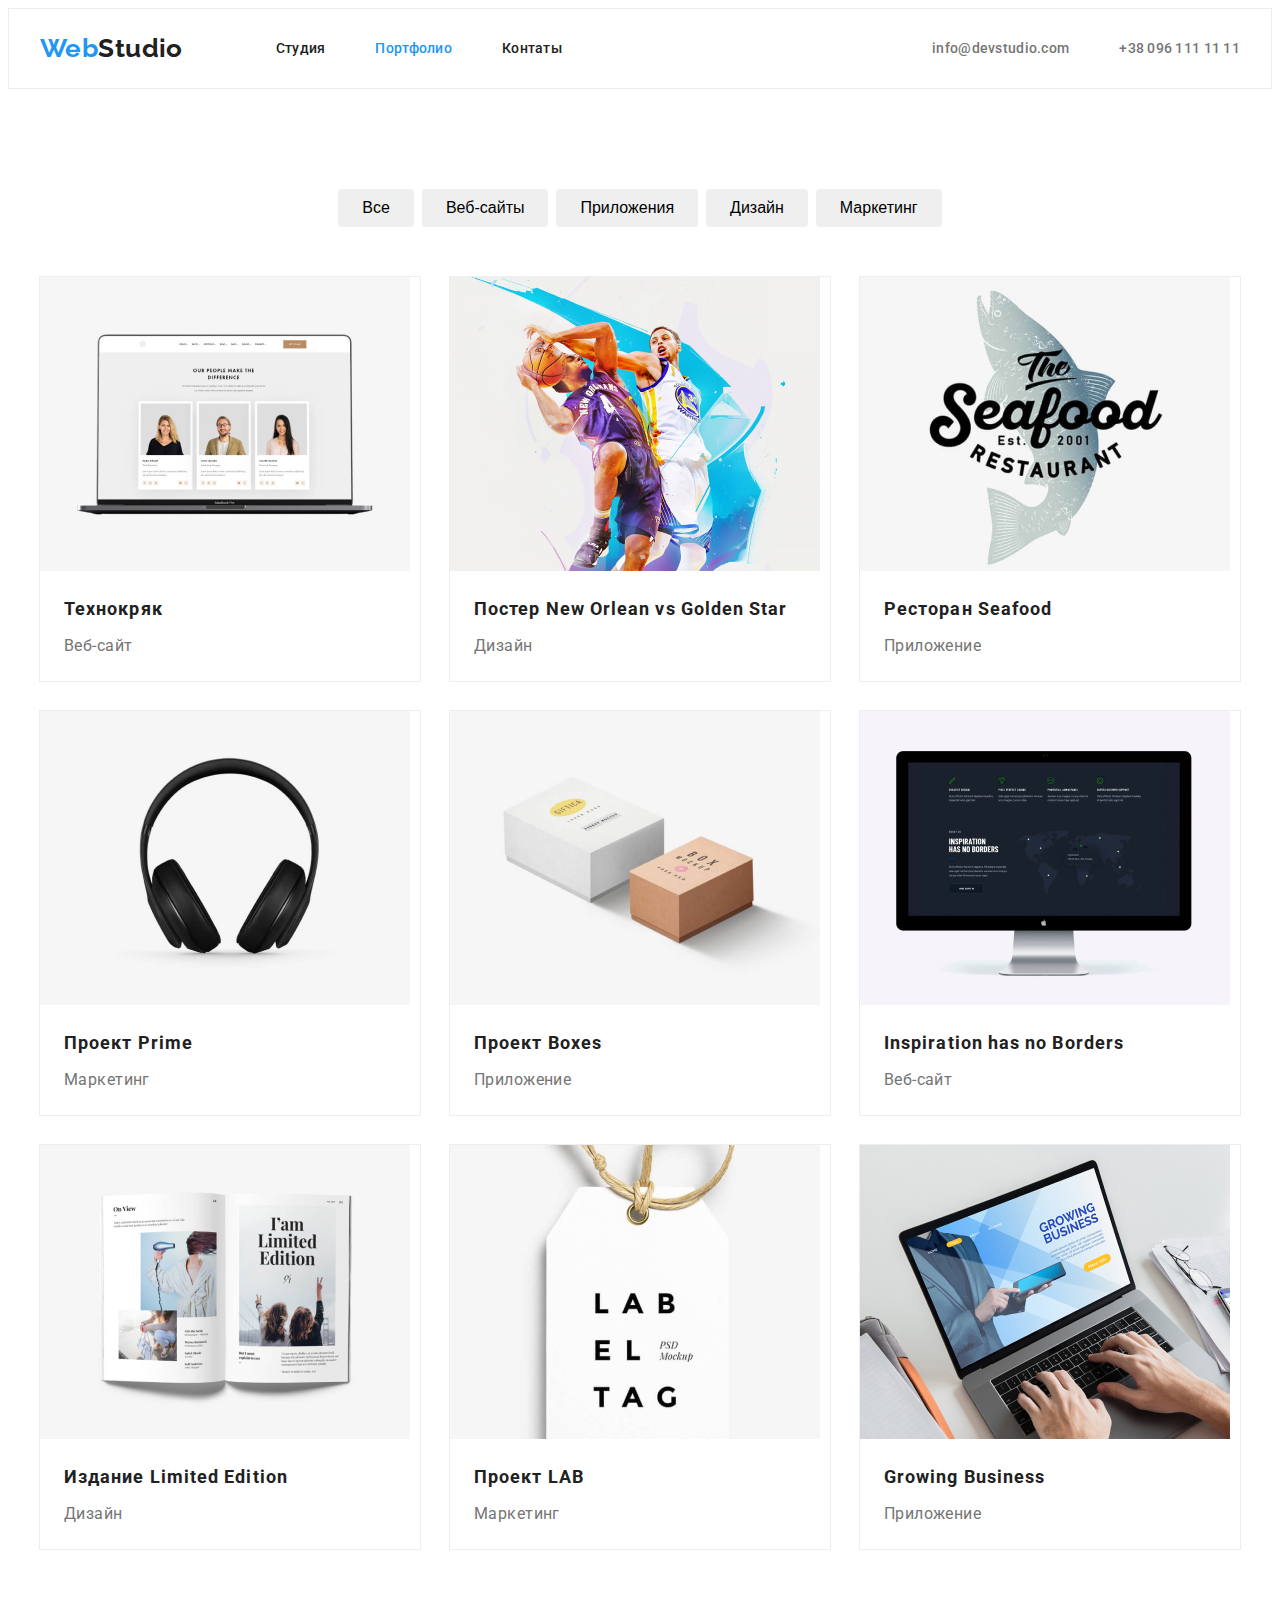
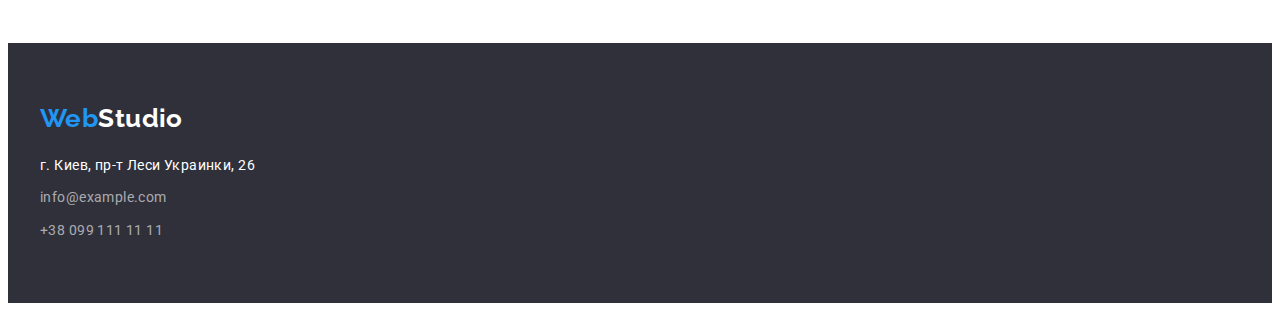
==== portfolio.html @ c0ec13c5 "Add files via upload" ====
<!DOCTYPE html>
<html lang="ru">

<head>
    <meta charset="UTF-8">
    <meta name="viewport" content="width=device-width, initial-scale=1.0">
    <title>Портфолио</title>
    <link rel="stylesheet" href="https://cdnjs.cloudflare.com/ajax/libs/modern-normalize/1.0.0/modern-normalize.min.css"
        integrity="sha512-ISS7cAi1PEhQ8jnbJpJZMd29NlhNj4AWYyLOSp2CE/CsHxTCu+r+t0D2yoJudVrd0/8fTVPUVDzY5Tvli75u/g=="
        crossorigin="anonymous" />
    <link rel="preconnect" href="https://fonts.gstatic.com">
    <link href="https://fonts.googleapis.com/css2?family=Raleway:wght@700&family=Roboto:wght@400;500;700;900&display=swap"
        rel="stylesheet">
    <link rel="stylesheet" href="./css/styles.css">
</head>

<body>  
    <header class="header">
        <div class="container">
            <nav class="nav">
                <a href="./" lang="en" class="logo black link"><span class="logo-web">Web</span>Studio</a>
               
                <ul class="nav-list list">
                    <li class="nav-list-item">
                        <a class="nav-list-link link" href="./">Студия</a>
                    </li>
                    <li class="nav-list-item">
                        <a class="nav-list-link current-link link" href="./portfolio.html">Портфолио</a>
                    </li>
                    <li class="nav-list-item">
                        <a class="nav-list-link link" href="#">Контаты</a>
                    </li>
                </ul>
            </nav>
            <ul class="header-contact-list list">
                <li class="header-contact-list-item">
                    <a class="link" href="mailto:info@devstudio.com">info@devstudio.com</a>
                </li>
                <li class="header-contact-list-item">
                    <a class="link" href="tel:+380961111111">+38 096 111 11 11</a>
                </li>
            </ul>
        </div>
    </header>
    <main>
        <!-- Portfolio -->
       <section class="portfolio">
            <div class="container">
                <h1 class="visually-hidden">Портфолио</h1>
                <ul class="filter-btn-list list">
                    <li class="filter-btn-item"><button type="button" class="filter-btn">Все</button></li>
                    <li class="filter-btn-item"><button type="button" class="filter-btn">Веб-сайты</button></li>
                    <li class="filter-btn-item"><button type="button" class="filter-btn">Приложения</button></li>
                    <li class="filter-btn-item"><button type="button" class="filter-btn">Дизайн</button></li>
                    <li class="filter-btn-item"><button type="button" class="filter-btn">Маркетинг</button></li>
                </ul>
            </div>
            
            <div class="container">
                <ul class="examples-list list">

                    <li class="examples-list-item">
                        <a class="examples-list-link link" href="#">
                            <img src="./images/portfolio_img/technokryak.jpg" alt="Ноутбук" width="370" height="294">
                            <div class="examples-list-content">
                                <h3 class="examples-list-title" >Технокряк</h3>
                                <p class="examples-list-text">Веб-сайт</p>
                            </div>
                        </a>
                    </li>

                    <li class="examples-list-item">
                        <a class="examples-list-link link" href="#">
                            <img src="./images/portfolio_img/new_orlean.jpg" alt="Постер" width="370" height="294">
                            <div class="examples-list-content">
                                <h3 class="examples-list-title" >Постер New Orlean vs Golden Star</h3>
                                <p class="examples-list-text">Дизайн</p>
                            </div>
                        </a>
                    </li>

                    <li class="examples-list-item">
                        <a class="examples-list-link link" href="#">
                            <img src="./images/portfolio_img/seafood.jpg" alt="Логотип компании" width="370" height="294">
                            <div class="examples-list-content">
                                <h3 class="examples-list-title" >Ресторан Seafood</h3>
                                <p class="examples-list-text">Приложение</p>
                            </div>
                        </a>
                    </li>

                    <li class="examples-list-item">
                        <a class="examples-list-link link" href="#">
                            <img src="./images/portfolio_img/prime.jpg" alt="Наушники" width="370" height="294">
                            <div class="examples-list-content">
                                <h3 class="examples-list-title" >Проект Prime</h3>
                                <p class="examples-list-text">Маркетинг</p>
                            </div>
                        </a>
                    </li>

                    <li class="examples-list-item">
                        <a class="examples-list-link link" href="#">
                            <img src="./images/portfolio_img/boxes.jpg" alt="Боксы" width="370" height="294">
                            <div class="examples-list-content">
                                <h3 class="examples-list-title" >Проект Boxes</h3>
                                <p class="examples-list-text">Приложение</p>
                            </div>
                        </a>
                    </li>

                    <li class="examples-list-item">
                        <a class="examples-list-link link" href="#">
                            <img src="./images/portfolio_img/inspiration.jpg" alt="Монитор" width="370" height="294">
                            <div class="examples-list-content">
                                <h3 class="examples-list-title" >Inspiration has no Borders</h3>
                                <p class="examples-list-text">Веб-сайт</p>
                            </div>
                        </a>
                    </li>

                    <li class="examples-list-item">
                        <a class="examples-list-link link" href="#">
                            <img src="./images/portfolio_img/limited_edition.jpg" alt="Книга" width="370" height="294">
                            <div class="examples-list-content">
                                <h3 class="examples-list-title" >Издание Limited Edition</h3>
                                <p class="examples-list-text">Дизайн</p>
                            </div>
                        </a>
                    </li>

                    <li class="examples-list-item">
                        <a class="examples-list-link link" href="#">
                            <img src="./images/portfolio_img/lab.jpg" alt="Лейбл" width="370" height="294">
                            <div class="examples-list-content">
                                <h3 class="examples-list-title" >Проект LAB</h3>
                                <p class="examples-list-text">Маркетинг</p>
                            </div>
                        </a>
                    </li>

                    <li class="examples-list-item">
                        <a class="examples-list-link link" href="#">
                            <img src="./images/portfolio_img/growing_business.jpg" alt="Приложение на ноутбуке" width="370" height="294">
                            <div class="examples-list-content">
                                <h3 class="examples-list-title" >Growing Business</h3>
                                <p class="examples-list-text">Приложение</p>
                            </div>
                        </a>
                    </li>

                </ul>
           </div>
       </section>   
    </main>
    <footer class="footer">
        <div class="container">
            <a href="./" lang="en" class="logo white link"><span class="logo-web">Web</span>Studio</a>
            <address class="address">
                <p class="address-text">г. Киев, пр-т Леси Украинки, 26</p>
                <ul class="address-list list">
                    <li class="address-list-item">
                        <a class="address-list-link link" href="mailto:info@example.com">info@example.com</a>
                    </li>
                    <li class="address-list-item">
                        <a class="address-list-link link" href="tel:+380991111111">+38 099 111 11 11</a>
                    </li>
                </ul>
            </address>
        </div>
    </footer>
</body>
</html>
---- css/styles.css ----
:root {
  --primary-white-color: #ffffff;
  --secondary-bg-color: #2f303a;
  --accent-color: #2196f3;
  --primary-text-color: #212121;
  --secondary-text-color: #757575;
  --footer-text-color: rgba(255, 255, 255, 0.6);
  --team-bg-color: #f5f4fa;
  --btn-hover-bg-color: #188ce8;
  --card-set-gap: 30px;
}

body {
  background-color: var(--primary-white-color);
  color: var(--primary-text-color);

  font-family: "Roboto", sans-serif;
  font-weight: 400;
  font-size: 14px;
  letter-spacing: 0.03em;
}

h1,
h2,
h3,
h4,
h5,
h6 {
  font-size: inherit;
  margin: 0;
}

p {
  margin: 0;
}

ul,
ol {
  margin: 0;
  padding: 0;
}

img {
  display: block;
  max-width: 100%;
  height: auto;
}

.link {
  text-decoration: none;
}

.list {
  list-style-type: none;
}

.container {
  width: 1200px;
  margin-left: auto;
  margin-right: auto;
  padding-left: 15px;
  padding-right: 15px;
}

/* ------------HEADER-------------- */

.header {
  border: 1px solid #ececec;
}

.header > .container {
  display: flex;
  align-items: center;
}

/* -----------LOGO------------- */
.logo {
  font-family: "Raleway";
  font-weight: 700;
  font-size: 26px;
  line-height: 1.19;
}

.logo.black {
  padding-top: 24px;
  padding-bottom: 24px;
  margin-right: 93px;

  color: var(--primary-text-color);
}

.logo-web {
  color: var(--accent-color);
}

/* -------NAV-LIST--------- */

.nav {
  display: flex;
  align-items: center;
}

.nav-list {
  display: flex;
  align-items: center;
}

.nav-list-item:not(:last-child) {
  margin-right: 50px;
}

.nav-list-link {
  padding-top: 32px;
  padding-bottom: 32px;

  color: var(--primary-text-color);
  font-weight: 500;
  line-height: 1.066;
  letter-spacing: 0.02em;
}

.nav-list-link:hover,
.nav-list-link:focus {
  color: var(--accent-color);
}

.current-link {
  color: var(--accent-color);
}

/* ----------HEADER-CONTACT----------- */
.header-contact-list {
  display: flex;
  align-items: center;

  font-weight: 500;
  line-height: 1.142;
  letter-spacing: 0.02em;
}

.header-contact-list-item > .link {
  padding-top: 32px;
  padding-bottom: 32px;

  color: var(--secondary-text-color);
}

.header-contact-list-item > .link:hover,
.header-contact-list-item > .link:focus {
  color: var(--accent-color);
}

.header-contact-list-item:not(:last-child) {
  margin-right: 50px;
}

.header-contact-list {
  margin-left: auto;
}

/* -----------HERO-------------- */

.hero {
  background-color: var(--secondary-bg-color);
  padding-top: 200px;
  padding-bottom: 200px;
}

.hero-title-container {
  display: flex;
  justify-content: center;
  max-width: 696px;
  flex-direction: column;
  align-items: center;
  margin-left: auto;
  margin-right: auto;
}

.hero-title {
  margin-bottom: 30px;

  color: var(--primary-white-color);
  font-weight: 900;
  font-size: 44px;
  line-height: 1.36;
  text-align: center;
  letter-spacing: 0.06em;
  text-transform: uppercase;
}

.hero-modal-btn {
  display: flex;
  align-items: center;
  text-align: center;
  border: transparent;
  border-radius: 4px;
  padding: 10px 30px;

  color: var(--primary-white-color);
  background-color: var(--accent-color);
  font-weight: 700;
  font-size: 16px;
  line-height: 1.875;
  letter-spacing: 0.06em;
}

.hero-modal-btn:hover,
.hero-modal-btn:focus {
  background-color: var(--btn-hover-bg-color);
  cursor: pointer;
}

/* --------------FEATURES----------- */

.visually-hidden {
  position: absolute;
  clip: rect(0 0 0 0);
  width: 1px;
  height: 1px;
  margin: -1px;
}

.features {
  padding-top: 94px;
  padding-bottom: 94px;
}

.features-list {
  display: flex;
  flex-wrap: wrap;
  margin-right: calc(-1 * var(--card-set-gap));
  margin-bottom: calc(-1 * var(--card-set-gap));
}

.features-list-item {
  margin-right: var(--card-set-gap);
  margin-bottom: var(--card-set-gap);
  flex-basis: calc(100% / 4 - var(--card-set-gap));
}

.features-list-title {
  margin-bottom: 10px;

  font-weight: 700;
  line-height: 1.142;
  text-transform: uppercase;
}

.features-list-text {
  max-width: 270px;

  color: var(--secondary-text-color);
  line-height: 1.71;
}

/* -------------ABOUT-US------------- */

.about {
  padding-bottom: 94px;
}

.title {
  margin-bottom: 50px;

  font-weight: 700;
  font-size: 36px;
  line-height: 1.166;
  text-align: center;
}

.about-list {
  display: flex;
  flex-wrap: wrap;
  margin-right: calc(-1 * var(--card-set-gap));
  margin-bottom: calc(-1 * var(--card-set-gap));
}

.about-list-item {
  margin-right: var(--card-set-gap);
  margin-bottom: var(--card-set-gap);
  flex-basis: calc(100% / 3 - var(--card-set-gap));
}

/* -------------------OUR-TEAM------------ */

.team {
  padding-top: 94px;
  padding-bottom: 94px;

  background-color: var(--team-bg-color);
}

.team-list {
  display: flex;
  flex-wrap: wrap;
  margin-right: calc(-1 * var(--card-set-gap));
  margin-bottom: calc(-1 * var(--card-set-gap));
}

.team-list-item {
  margin-right: var(--card-set-gap);
  margin-bottom: var(--card-set-gap);
  flex-basis: calc(100% / 4 - var(--card-set-gap));
  border-radius: 0px 0px 4px 4px;

  background-color: var(--primary-white-color);
}

.team-list-content {
  padding-top: 30px;
  padding-right: 58px;
  padding-left: 58px;
  padding-bottom: 33px;
}

.team-list-title {
  margin-bottom: 10px;

  font-weight: 500;
  font-size: 16px;
  line-height: 1.187;
  text-align: center;
}

.team-list-position {
  color: var(--secondary-text-color);
  font-size: 16px;
  line-height: 1.187;
  text-align: center;
}

/* ---------FOOTER---------- */

.footer {
  padding-top: 60px;
  padding-bottom: 60px;

  background-color: var(--secondary-bg-color);
}

.footer > .container {
  display: flex;
  flex-direction: column;
}

.logo.white {
  margin-bottom: 20px;

  color: var(--primary-white-color);
}

.address-text {
  margin-bottom: 9px;

  color: var(--primary-white-color);
  font-style: normal;
  line-height: 1.71;
}

.address-list-link {
  display: flex;
  flex-direction: column;

  color: var(--footer-text-color);
  font-style: normal;
  line-height: 1.71;
}

.address-list-link:hover,
.address-list-link:focus {
  color: var(--accent-color);
}

.address-list-item:not(:last-child) {
  margin-bottom: 9px;
}

/* ------------------PORTFOLIO----------- */

.portfolio {
  padding-top: 100px;
  padding-bottom: 94px;
}

/* -----------FILTER-BTN------------------- */

.filter-btn-list {
  display: flex;
  justify-content: center;
  margin-bottom: 50px;
}

.filter-btn-item:not(:last-child) {
  margin-right: 8px;
}

.filter-btn {
  padding-top: 6px;
  padding-bottom: 6px;
  padding-right: 24px;
  padding-left: 24px;
  text-align: center;
  justify-content: center;
  border-radius: 4px;
  border: transparent;

  font-weight: 500;
  font-size: 16px;
  line-height: 1.62;
}

.filter-btn:hover,
.filter-btn:focus {
  color: var(--primary-white-color);
  background-color: var(--accent-color);
  cursor: pointer;
}

/* ----------CARD-SET-------------------- */

.examples-list {
  display: flex;
  flex-wrap: wrap;

  margin-right: calc(-1 * var(--card-set-gap));
  margin-bottom: calc(-1 * var(--card-set-gap));
}

.examples-list-item {
  margin-right: var(--card-set-gap);
  margin-bottom: var(--card-set-gap);
  flex-basis: calc(100% / 3 - var(--card-set-gap));

  background: var(--primary-white-color);
  outline: 1px solid #eeeeee;
}

.examples-list-title {
  margin-bottom: 4px;

  color: var(--primary-text-color);
  font-weight: 700;
  font-size: 18px;
  line-height: 2;
  letter-spacing: 0.06em;
}

.examples-list-text {
  color: var(--secondary-text-color);
  font-size: 16px;
  line-height: 1.87;
}

.examples-list-content {
  padding-top: 20px;
  padding-right: 24px;
  padding-bottom: 20px;
  padding-left: 24px;
}
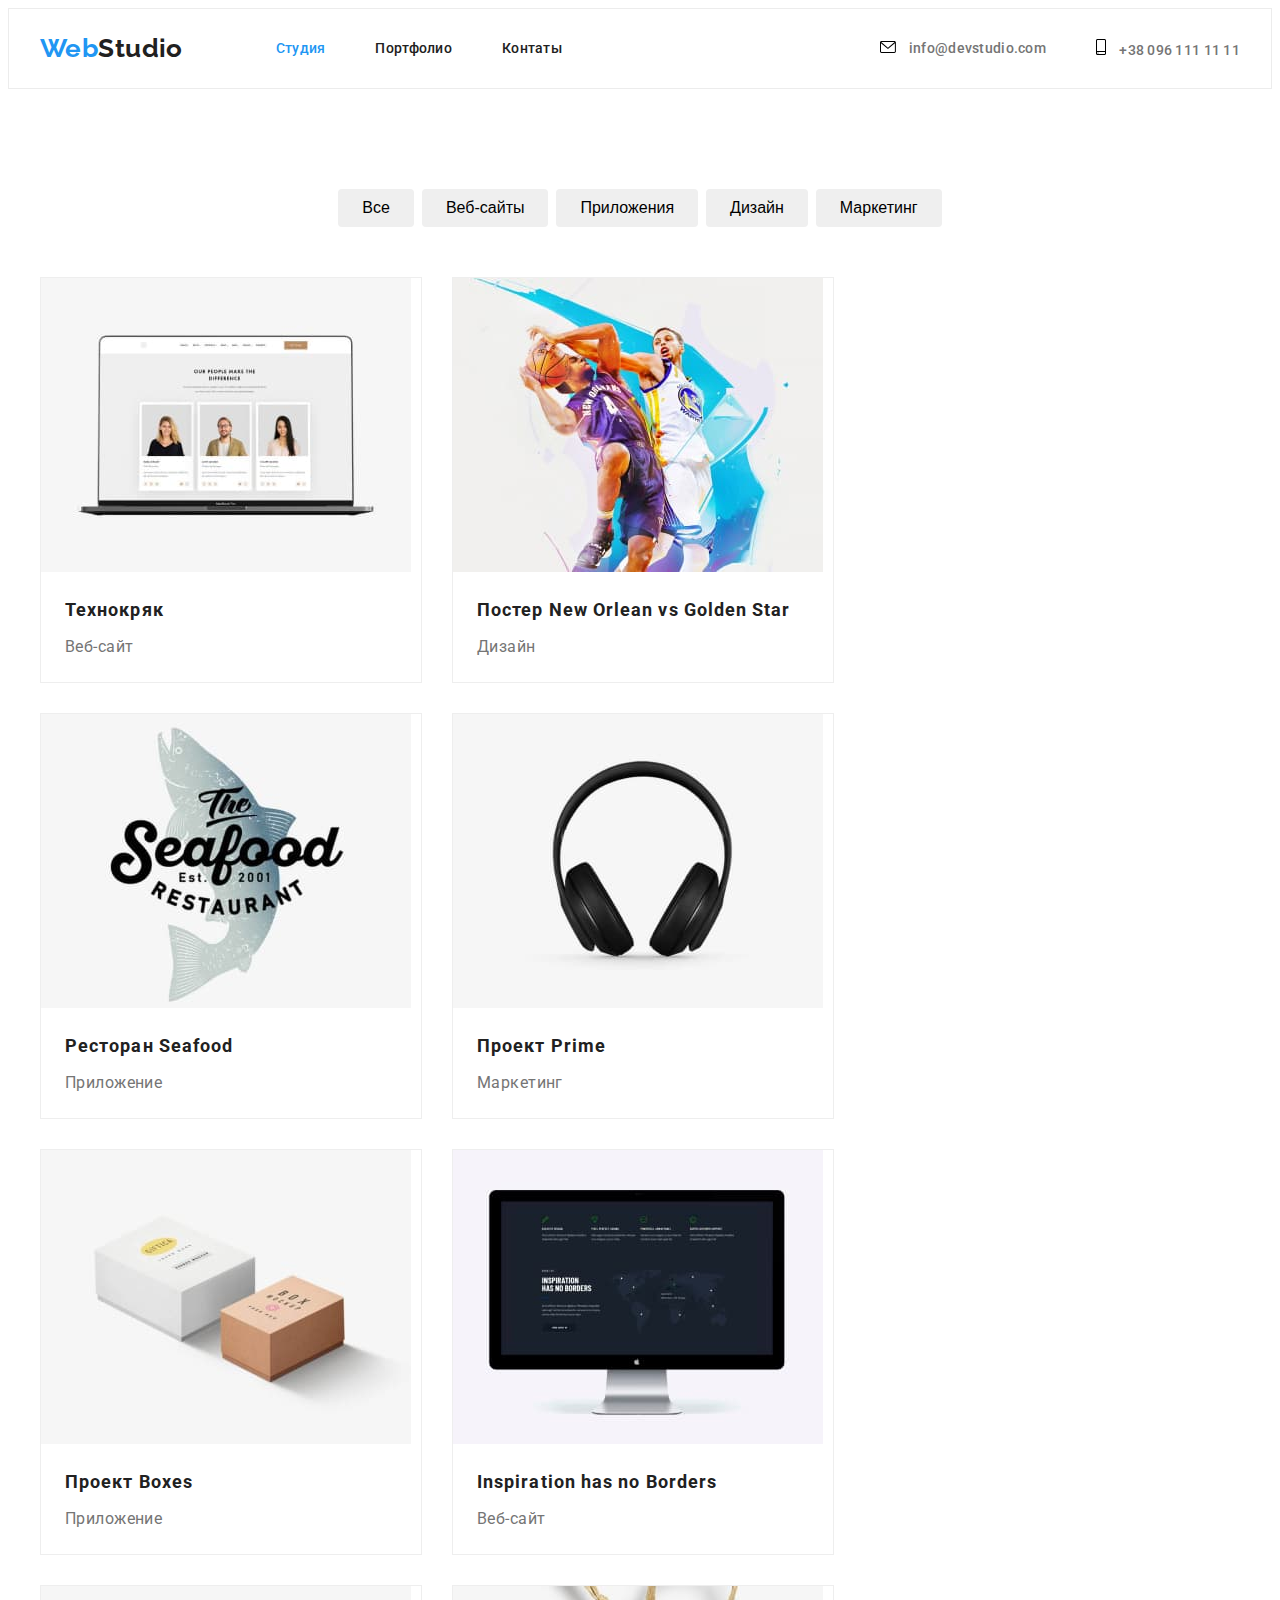
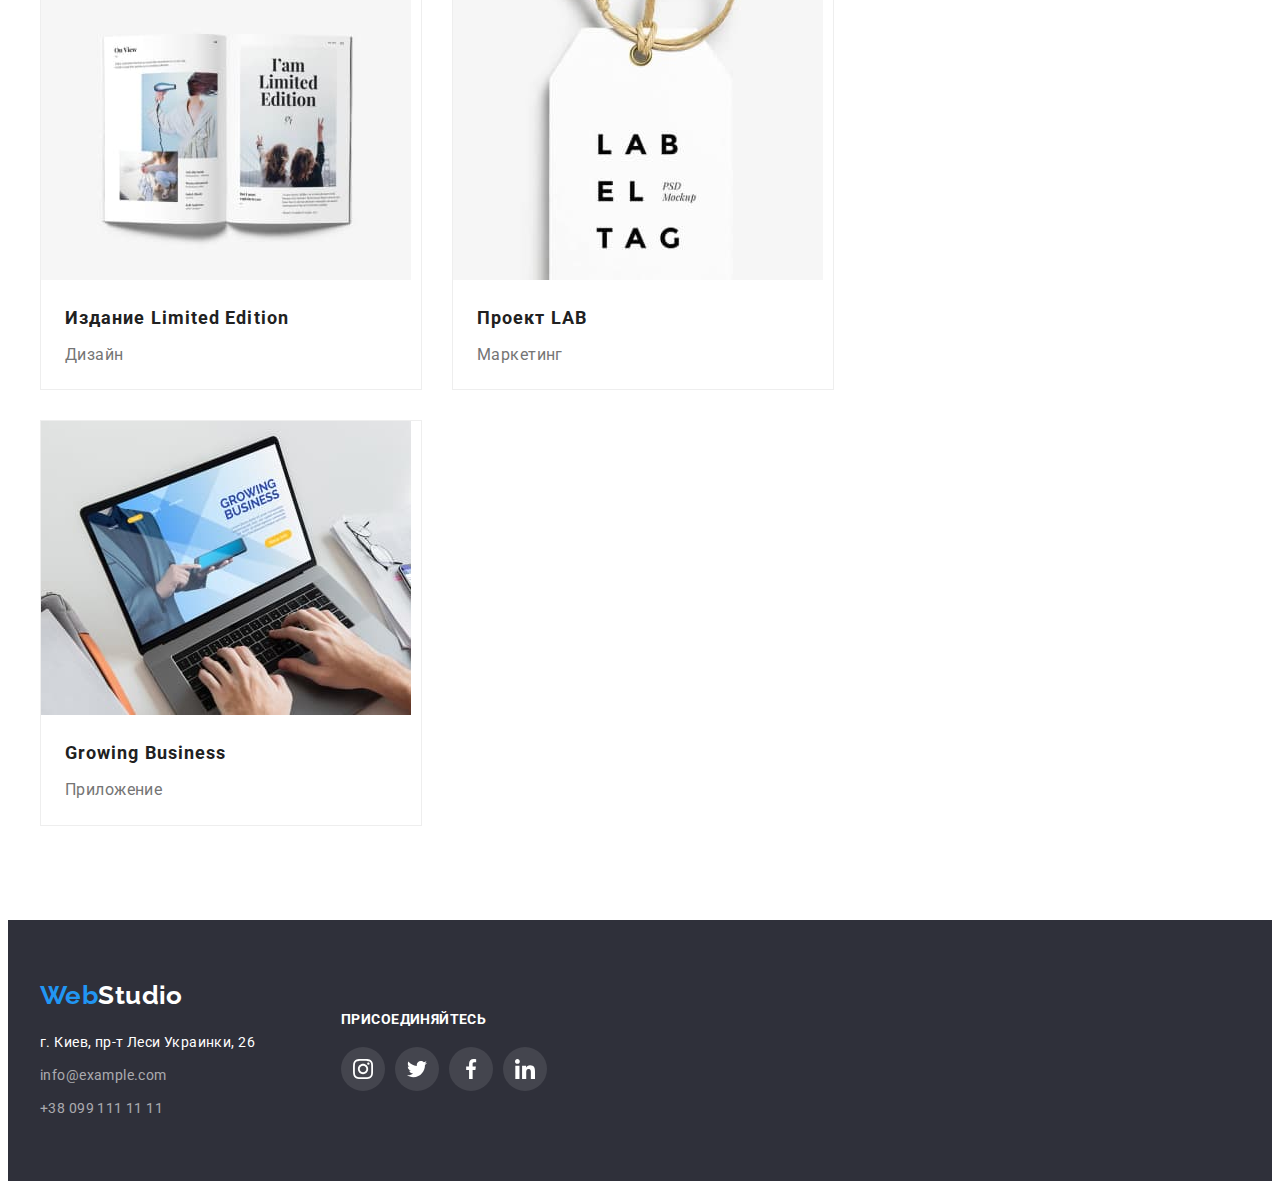
==== commit 9071fbf5: "edit footer" ====
--- a/portfolio.html
+++ b/portfolio.html
@@ -19,27 +19,38 @@
         <div class="container">
             <nav class="nav">
                 <a href="./" lang="en" class="logo black link"><span class="logo-web">Web</span>Studio</a>
-               
+    
                 <ul class="nav-list list">
                     <li class="nav-list-item">
-                        <a class="nav-list-link link" href="./">Студия</a>
+                        <a class="nav-list-link current-link link" href="./">Студия</a>
                     </li>
                     <li class="nav-list-item">
-                        <a class="nav-list-link current-link link" href="./portfolio.html">Портфолио</a>
+                        <a class="nav-list-link link" href="./portfolio.html">Портфолио</a>
                     </li>
                     <li class="nav-list-item">
                         <a class="nav-list-link link" href="#">Контаты</a>
                     </li>
                 </ul>
             </nav>
+    
             <ul class="header-contact-list list">
                 <li class="header-contact-list-item">
-                    <a class="link" href="mailto:info@devstudio.com">info@devstudio.com</a>
+                    <a class="link mail" href="mailto:info@devstudio.com">
+                        <svg class="icon icon-mail">
+                            <use href="../images/sprite.svg#envelope"></use>
+                        </svg>
+                        info@devstudio.com</a>
                 </li>
+    
                 <li class="header-contact-list-item">
-                    <a class="link" href="tel:+380961111111">+38 096 111 11 11</a>
+                    <a class="link tel" href="tel:+380961111111">
+                        <svg class="icon icon-tel">
+                            <use href="../images/sprite.svg#smartphone"></use>
+                        </svg>
+                        +38 096 111 11 11</a>
                 </li>
             </ul>
+    
         </div>
     </header>
     <main>
@@ -155,18 +166,61 @@
     </main>
     <footer class="footer">
         <div class="container">
-            <a href="./" lang="en" class="logo white link"><span class="logo-web">Web</span>Studio</a>
-            <address class="address">
-                <p class="address-text">г. Киев, пр-т Леси Украинки, 26</p>
-                <ul class="address-list list">
-                    <li class="address-list-item">
-                        <a class="address-list-link link" href="mailto:info@example.com">info@example.com</a>
-                    </li>
-                    <li class="address-list-item">
-                        <a class="address-list-link link" href="tel:+380991111111">+38 099 111 11 11</a>
-                    </li>
-                </ul>
-            </address>
+            <div>
+                <a href="./" lang="en" class="logo white link"><span class="logo-web">Web</span>Studio</a>
+                <div class="footer-address-container">
+                    <address class="address">
+                        <p class="address-text">г. Киев, пр-т Леси Украинки, 26</p>
+                        <ul class="address-list list">
+                            <li class="address-list-item">
+                                <a class="address-list-link link" href="mailto:info@example.com">info@example.com</a>
+                            </li>
+                            <li class="address-list-item">
+                                <a class="address-list-link link" href="tel:+380991111111">+38 099 111 11 11</a>
+                            </li>
+                        </ul>
+                    </address>
+                </div>
+            </div>
+    
+            <div class="footer-social-container">
+                <p class="footer-social-text">Присоединяйтесь</p>
+    
+                <ul class="social-list list">
+                    <li class="social-list-item">
+                        <a class="social-list-link link footer-link" href="#">
+                            <svg class="social-list-icon footer-icon">
+                                <use href="../images/sprite.svg#instagram"></use>
+                            </svg>
+                        </a>
+                    </li>
+    
+                    <li class="social-list-item">
+                        <a class="social-list-link link footer-link" href="#">
+                            <svg class="social-list-icon footer-icon">
+                                <use href="../images/sprite.svg#twitter"></use>
+                            </svg>
+                        </a>
+                    </li>
+    
+                    <li class="social-list-item">
+                        <a class="social-list-link link footer-link" href="#">
+                            <svg class="social-list-icon footer-icon">
+                                <use href="../images/sprite.svg#facebook"></use>
+                            </svg>
+                        </a>
+                    </li>
+    
+                    <li class="social-list-item">
+                        <a class="social-list-link link footer-link" href="#">
+                            <svg class="social-list-icon footer-icon">
+                                <use href="../images/sprite.svg#linkedin"></use>
+                            </svg>
+                        </a>
+                    </li>
+                </ul>
+            </div>
+    
         </div>
     </footer>
 </body>
--- a/css/styles.css
+++ b/css/styles.css
@@ -5,9 +5,10 @@
   --primary-text-color: #212121;
   --secondary-text-color: #757575;
   --footer-text-color: rgba(255, 255, 255, 0.6);
-  --team-bg-color: #f5f4fa;
+  --grey-bg-color: #f5f4fa;
   --btn-hover-bg-color: #188ce8;
   --card-set-gap: 30px;
+  --icon-color: #afb1b8;
 }
 
 body {
@@ -132,13 +133,14 @@
 .header-contact-list {
   display: flex;
   align-items: center;
+  margin-left: auto;
 
   font-weight: 500;
   line-height: 1.142;
   letter-spacing: 0.02em;
 }
 
-.header-contact-list-item > .link {
+.header-contact-list-item .link {
   padding-top: 32px;
   padding-bottom: 32px;
 
@@ -150,18 +152,43 @@
   color: var(--accent-color);
 }
 
+.header-contact-list-item > .link:hover .icon,
+.header-contact-list-item > .link:focus .icon {
+  fill: var(--accent-color);
+}
+
 .header-contact-list-item:not(:last-child) {
   margin-right: 50px;
 }
 
-.header-contact-list {
+.icon-mail {
+  margin-right: 10px;
+  width: 16px;
+  height: 12px;
+}
+
+.icon-tel {
+  margin-right: 10px;
+  width: 10px;
+  height: 16px;
+}
+
+/* -----------HERO-------------- */
+
+.hero {
+  max-width: 1600px;
   margin-left: auto;
-}
-
-/* -----------HERO-------------- */
-
-.hero {
-  background-color: var(--secondary-bg-color);
+  margin-right: auto;
+  background-color: #c4c4c4;
+  background-image: linear-gradient(
+      to right,
+      rgba(51, 58, 47, 0.4),
+      rgba(51, 58, 47, 0.4)
+    ),
+    url(../images/hero_img/bg-img.jpg);
+  background-repeat: no-repeat;
+  background-position: center;
+  background-size: cover;
   padding-top: 200px;
   padding-bottom: 200px;
 }
@@ -194,6 +221,7 @@
   text-align: center;
   border: transparent;
   border-radius: 4px;
+  box-shadow: 0px 4px 4px rgba(0, 0, 0, 0.15);
   padding: 10px 30px;
 
   color: var(--primary-white-color);
@@ -233,9 +261,29 @@
 }
 
 .features-list-item {
+  display: flex;
+  align-content: center;
+  flex-direction: column;
+  justify-content: start;
   margin-right: var(--card-set-gap);
   margin-bottom: var(--card-set-gap);
   flex-basis: calc(100% / 4 - var(--card-set-gap));
+}
+
+.icon-features-container {
+  padding-top: 25px;
+  padding-bottom: 25px;
+  margin-bottom: 30px;
+  background-color: var(--grey-bg-color);
+  border-radius: 4px;
+}
+
+.icon-features {
+  display: block;
+  margin-right: auto;
+  margin-left: auto;
+  width: 70px;
+  height: 70px;
 }
 
 .features-list-title {
@@ -286,8 +334,9 @@
 .team {
   padding-top: 94px;
   padding-bottom: 94px;
-
-  background-color: var(--team-bg-color);
+  margin-bottom: 94px;
+
+  background-color: var(--grey-bg-color);
 }
 
 .team-list {
@@ -301,6 +350,8 @@
   margin-right: var(--card-set-gap);
   margin-bottom: var(--card-set-gap);
   flex-basis: calc(100% / 4 - var(--card-set-gap));
+  box-shadow: 0px 1px 3px rgba(0, 0, 0, 0.12), 0px 1px 1px rgba(0, 0, 0, 0.14),
+    0px 2px 1px rgba(0, 0, 0, 0.2);
   border-radius: 0px 0px 4px 4px;
 
   background-color: var(--primary-white-color);
@@ -308,8 +359,8 @@
 
 .team-list-content {
   padding-top: 30px;
-  padding-right: 58px;
-  padding-left: 58px;
+  padding-right: 32px;
+  padding-left: 32px;
   padding-bottom: 33px;
 }
 
@@ -327,11 +378,87 @@
   font-size: 16px;
   line-height: 1.187;
   text-align: center;
+  margin-bottom: 16px;
+}
+
+.social-list {
+  display: flex;
+}
+
+.social-list-link {
+  display: flex;
+  align-items: center;
+  justify-content: center;
+  width: 44px;
+  height: 44px;
+  border-radius: 50%;
+}
+
+.social-list-item:not(:last-child) {
+  margin-right: 10px;
+}
+
+.social-list-icon {
+  fill: var(--icon-color);
+  width: 20px;
+  height: 20px;
+}
+
+.social-list-link:hover,
+.social-list-link:focus {
+  background-color: var(--accent-color);
+}
+
+.social-list-link:hover .social-list-icon,
+.social-list-link:focus .social-list-icon {
+  fill: var(--primary-white-color);
+}
+
+/* --------------CLIENTS--------------- */
+
+.clients {
+  padding-bottom: 145px;
+}
+
+.clients-list {
+  display: flex;
+  flex-wrap: wrap;
+  margin-right: calc(-1 * var(--card-set-gap));
+  margin-bottom: calc(-1 * var(--card-set-gap));
+}
+
+.clients-list-link {
+  margin-right: var(--card-set-gap);
+  margin-bottom: var(--card-set-gap);
+  flex-basis: calc(100% / 6 - var(--card-set-gap));
+
+  display: flex;
+  justify-content: center;
+  align-items: center;
+  width: 170px;
+  height: 90px;
+  border: 1px solid var(--icon-color);
+  border-radius: 4px;
+}
+
+.clients-logo {
+  fill: var(--icon-color);
+}
+
+.clients-list-link:hover,
+.clients-list-link:focus {
+  border: 1px solid var(--accent-color);
+}
+
+.clients-list-link:hover .clients-logo,
+.clients-list-link:focus .clients-logo {
+  fill: var(--accent-color);
 }
 
 /* ---------FOOTER---------- */
 
 .footer {
+  display: flex;
   padding-top: 60px;
   padding-bottom: 60px;
 
@@ -340,13 +467,20 @@
 
 .footer > .container {
   display: flex;
-  flex-direction: column;
+  justify-content: flex-start;
+  align-items: center;
 }
 
 .logo.white {
+  display: inline-block;
   margin-bottom: 20px;
 
   color: var(--primary-white-color);
+}
+
+.footer-address-container {
+  width: 231px;
+  margin-right: 70px;
 }
 
 .address-text {
@@ -373,6 +507,32 @@
 
 .address-list-item:not(:last-child) {
   margin-bottom: 9px;
+}
+
+.footer-social-container {
+  width: 206px;
+}
+
+.footer-social-text {
+  display: inline-block;
+  margin-bottom: 20px;
+
+  color: var(--primary-white-color);
+  font-weight: 700;
+  text-transform: uppercase;
+}
+
+.footer-link {
+  background-color: rgba(255, 255, 255, 0.1);
+}
+
+.footer-icon {
+  fill: var(--primary-white-color);
+}
+
+.footer-link:hover,
+.footer-link:focus {
+  background-color: var(--accent-color);
 }
 
 /* ------------------PORTFOLIO----------- */
@@ -414,6 +574,8 @@
   color: var(--primary-white-color);
   background-color: var(--accent-color);
   cursor: pointer;
+  box-shadow: 0px 3px 1px rgba(0, 0, 0, 0.1), 0px 1px 2px rgba(0, 0, 0, 0.08),
+    0px 2px 2px rgba(0, 0, 0, 0.12);
 }
 
 /* ----------CARD-SET-------------------- */
@@ -432,7 +594,13 @@
   flex-basis: calc(100% / 3 - var(--card-set-gap));
 
   background: var(--primary-white-color);
-  outline: 1px solid #eeeeee;
+  border: 1px solid #eeeeee;
+}
+
+.examples-list-item:hover,
+.examples-list-item:focus {
+  box-shadow: 0px 1px 1px rgba(0, 0, 0, 0.12), 0px 4px 4px rgba(0, 0, 0, 0.06),
+    1px 4px 6px rgba(0, 0, 0, 0.16);
 }
 
 .examples-list-title {
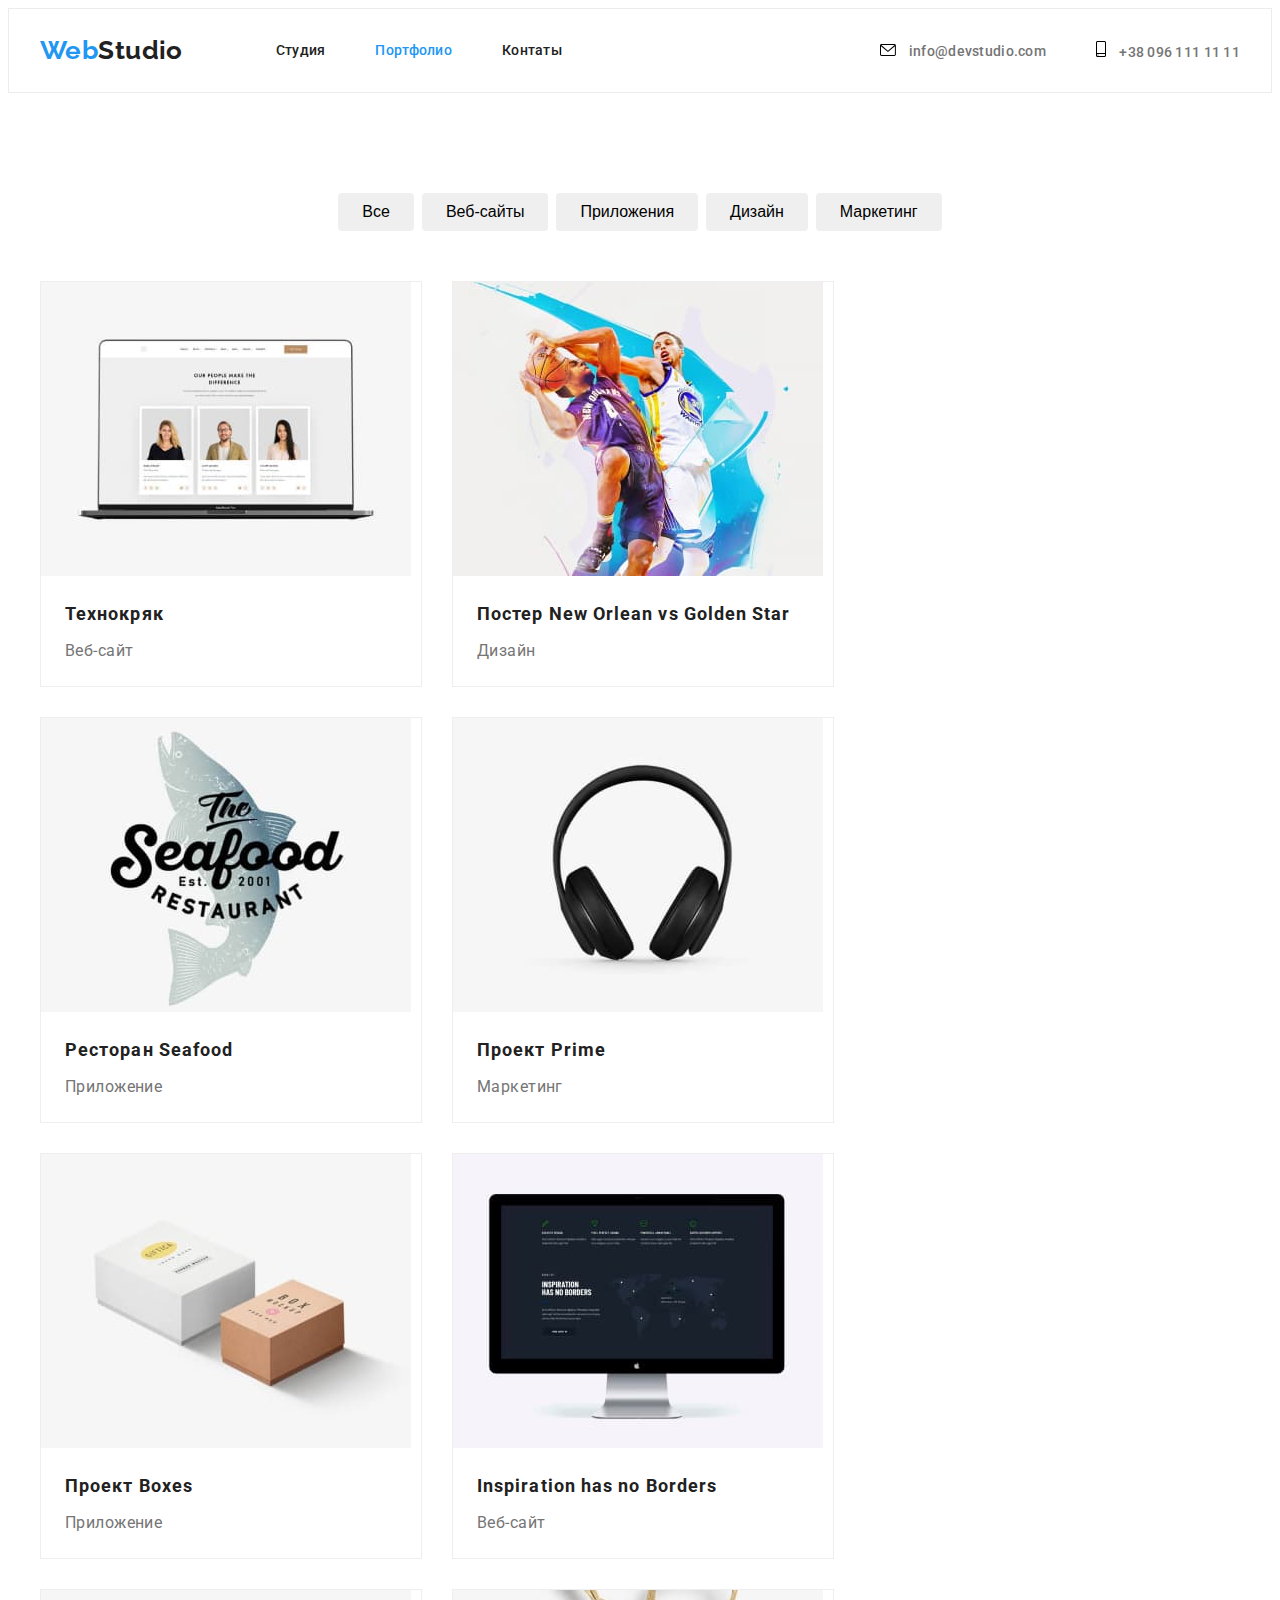
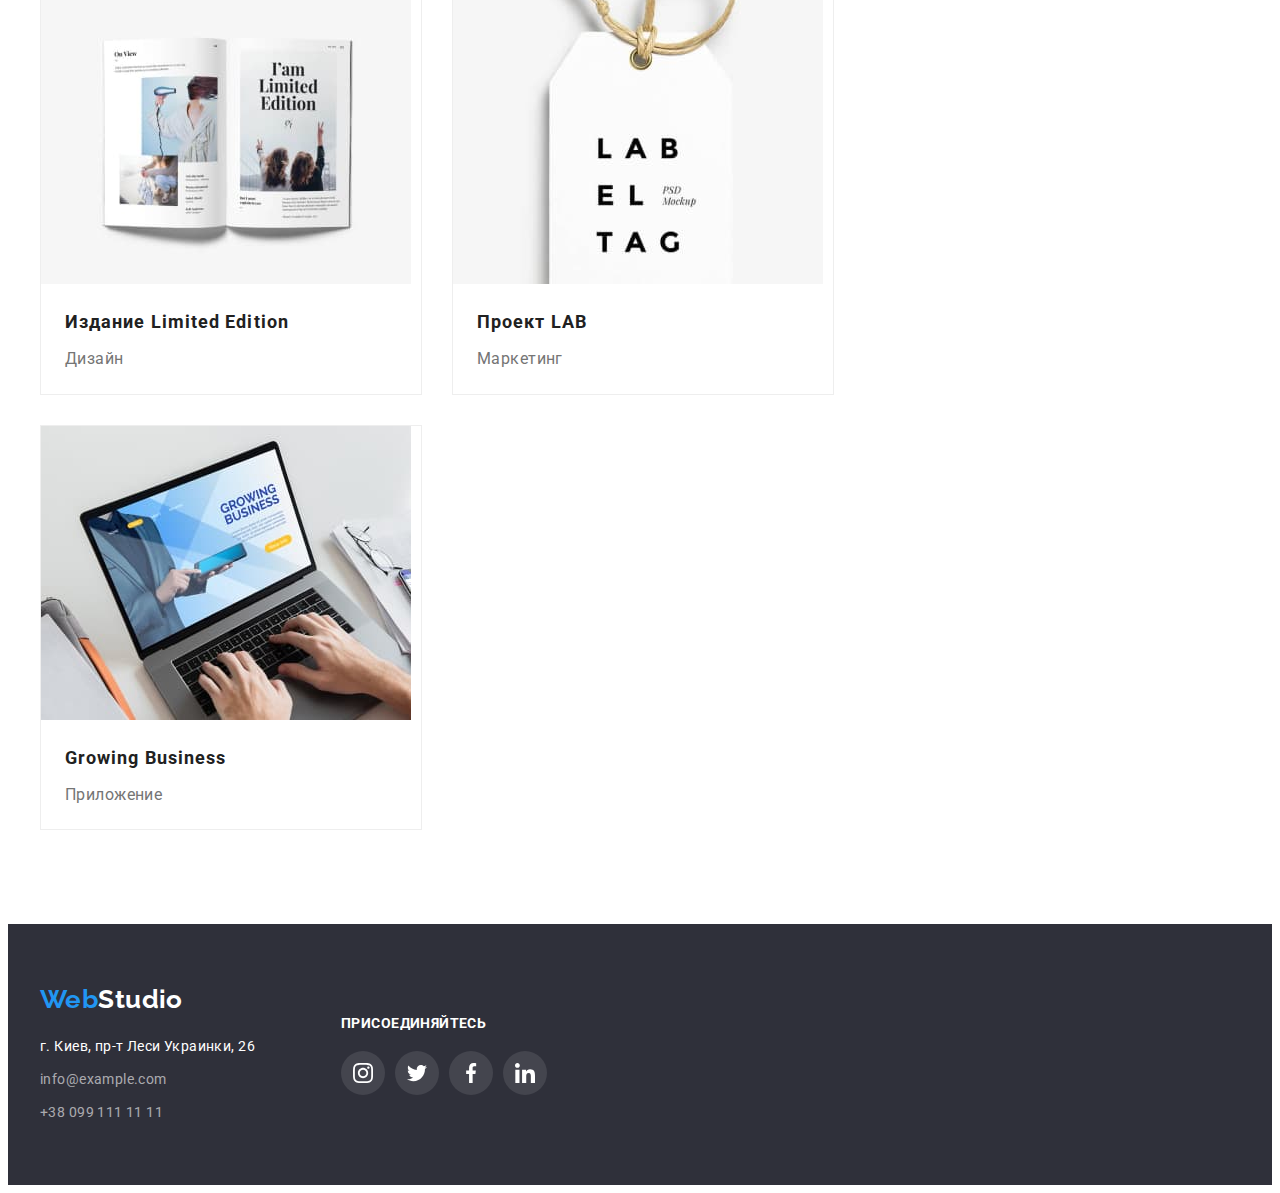
==== commit 33f6ca33: "added flex" ====
--- a/portfolio.html
+++ b/portfolio.html
@@ -22,10 +22,10 @@
     
                 <ul class="nav-list list">
                     <li class="nav-list-item">
-                        <a class="nav-list-link current-link link" href="./">Студия</a>
+                        <a class="nav-list-link link" href="./">Студия</a>
                     </li>
                     <li class="nav-list-item">
-                        <a class="nav-list-link link" href="./portfolio.html">Портфолио</a>
+                        <a class="nav-list-link current-link link" href="./portfolio.html">Портфолио</a>
                     </li>
                     <li class="nav-list-item">
                         <a class="nav-list-link link" href="#">Контаты</a>
@@ -37,7 +37,7 @@
                 <li class="header-contact-list-item">
                     <a class="link mail" href="mailto:info@devstudio.com">
                         <svg class="icon icon-mail">
-                            <use href="../images/sprite.svg#envelope"></use>
+                            <use href="./images/sprite.svg#envelope"></use>
                         </svg>
                         info@devstudio.com</a>
                 </li>
@@ -45,7 +45,7 @@
                 <li class="header-contact-list-item">
                     <a class="link tel" href="tel:+380961111111">
                         <svg class="icon icon-tel">
-                            <use href="../images/sprite.svg#smartphone"></use>
+                            <use href="./images/sprite.svg#smartphone"></use>
                         </svg>
                         +38 096 111 11 11</a>
                 </li>
@@ -190,31 +190,31 @@
                     <li class="social-list-item">
                         <a class="social-list-link link footer-link" href="#">
                             <svg class="social-list-icon footer-icon">
-                                <use href="../images/sprite.svg#instagram"></use>
-                            </svg>
-                        </a>
-                    </li>
-    
-                    <li class="social-list-item">
-                        <a class="social-list-link link footer-link" href="#">
-                            <svg class="social-list-icon footer-icon">
-                                <use href="../images/sprite.svg#twitter"></use>
-                            </svg>
-                        </a>
-                    </li>
-    
-                    <li class="social-list-item">
-                        <a class="social-list-link link footer-link" href="#">
-                            <svg class="social-list-icon footer-icon">
-                                <use href="../images/sprite.svg#facebook"></use>
-                            </svg>
-                        </a>
-                    </li>
-    
-                    <li class="social-list-item">
-                        <a class="social-list-link link footer-link" href="#">
-                            <svg class="social-list-icon footer-icon">
-                                <use href="../images/sprite.svg#linkedin"></use>
+                                <use href="./images/sprite.svg#instagram"></use>
+                            </svg>
+                        </a>
+                    </li>
+    
+                    <li class="social-list-item">
+                        <a class="social-list-link link footer-link" href="#">
+                            <svg class="social-list-icon footer-icon">
+                                <use href="./images/sprite.svg#twitter"></use>
+                            </svg>
+                        </a>
+                    </li>
+    
+                    <li class="social-list-item">
+                        <a class="social-list-link link footer-link" href="#">
+                            <svg class="social-list-icon footer-icon">
+                                <use href="./images/sprite.svg#facebook"></use>
+                            </svg>
+                        </a>
+                    </li>
+    
+                    <li class="social-list-item">
+                        <a class="social-list-link link footer-link" href="#">
+                            <svg class="social-list-icon footer-icon">
+                                <use href="./images/sprite.svg#linkedin"></use>
                             </svg>
                         </a>
                     </li>
--- a/css/styles.css
+++ b/css/styles.css
@@ -49,6 +49,7 @@
 
 .link {
   text-decoration: none;
+  display: block;
 }
 
 .list {
@@ -271,17 +272,16 @@
 }
 
 .icon-features-container {
-  padding-top: 25px;
-  padding-bottom: 25px;
+  height: 120px;
+  display: flex;
+  align-items: center;
+  justify-content: center;
   margin-bottom: 30px;
   background-color: var(--grey-bg-color);
   border-radius: 4px;
 }
 
 .icon-features {
-  display: block;
-  margin-right: auto;
-  margin-left: auto;
   width: 70px;
   height: 70px;
 }
@@ -467,7 +467,6 @@
 
 .footer > .container {
   display: flex;
-  justify-content: flex-start;
   align-items: center;
 }
 
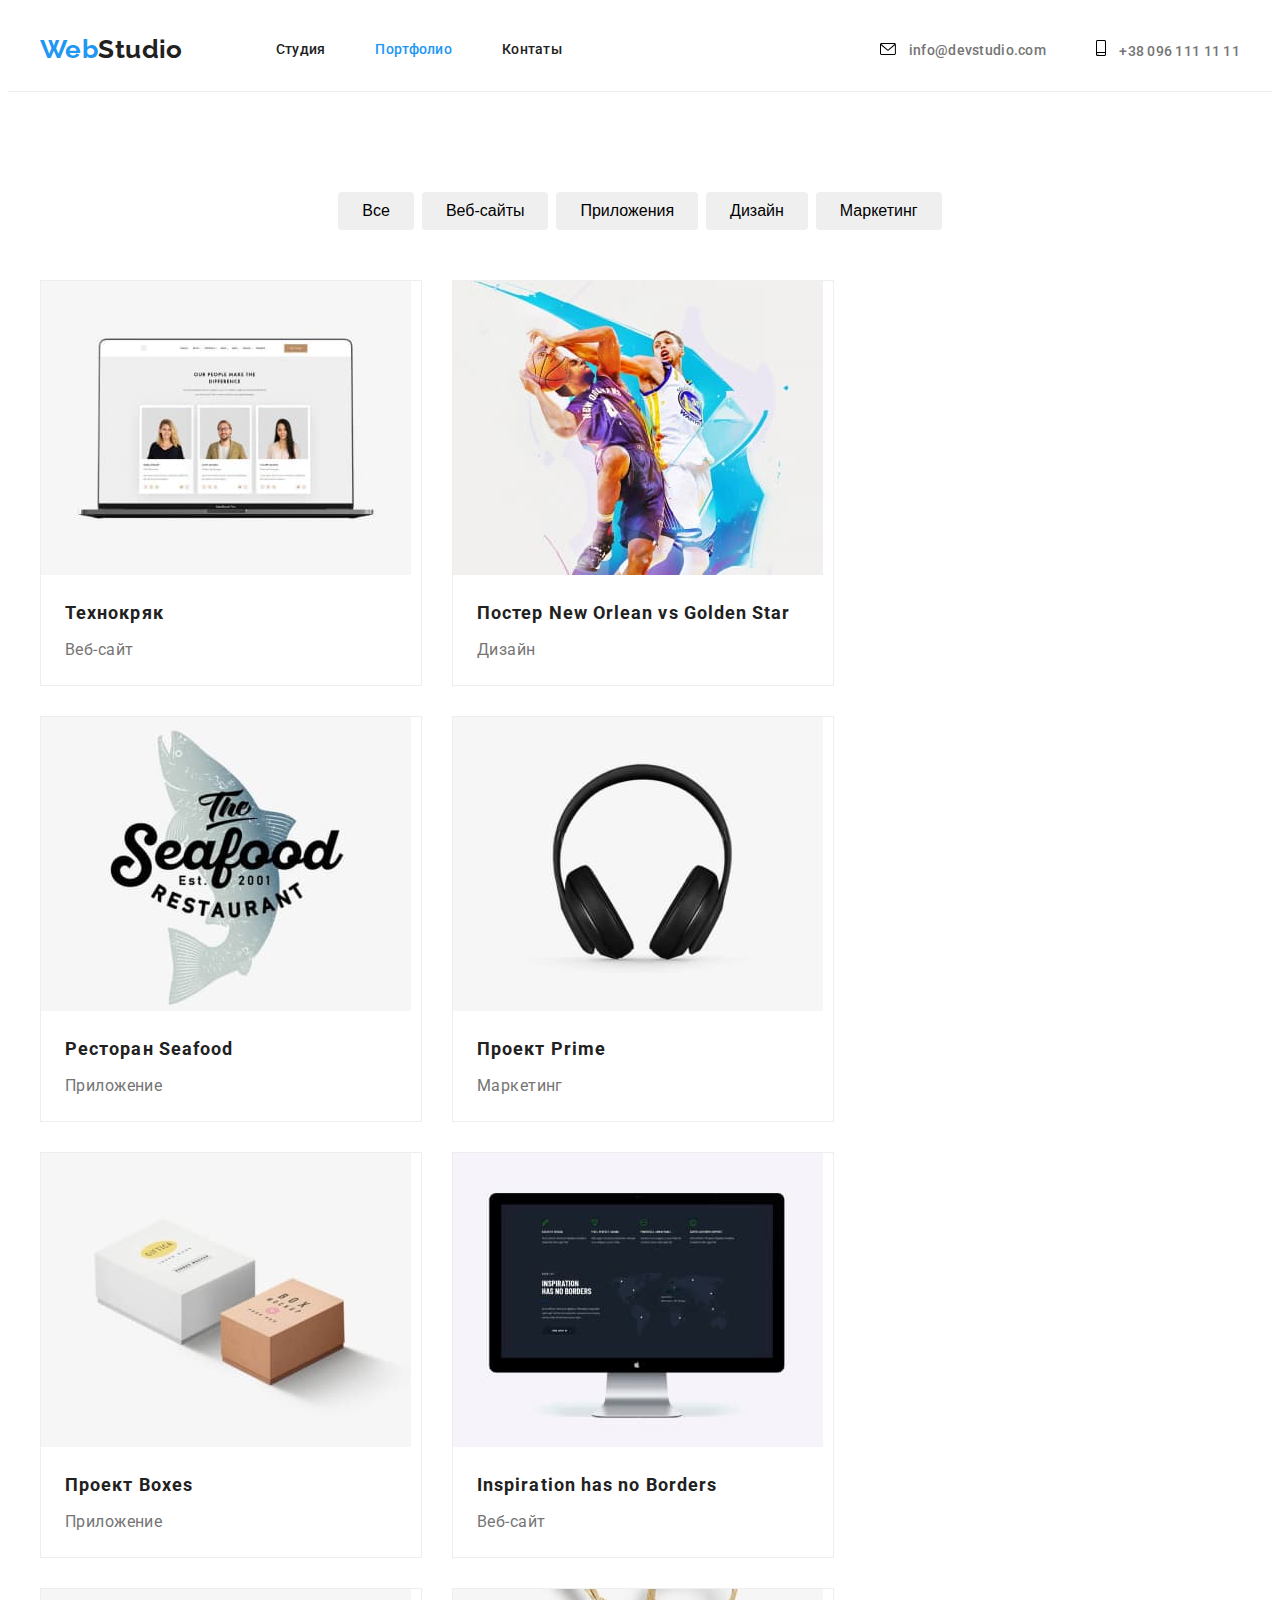
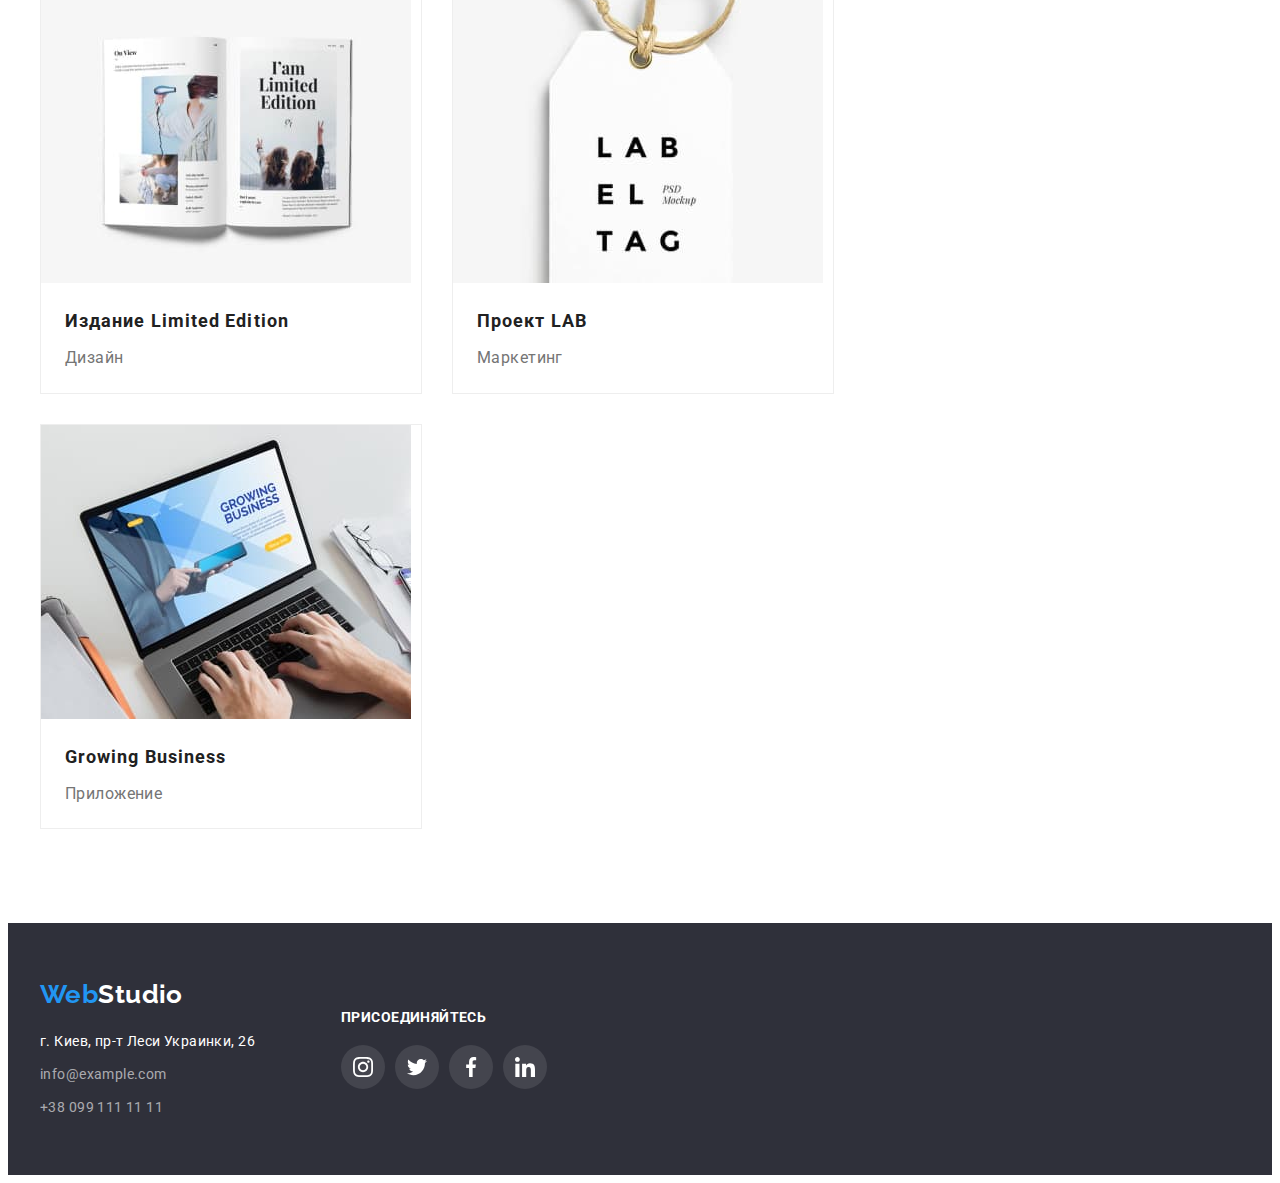
==== commit 01b9d272: "fix: links, focus, footer" ====
--- a/portfolio.html
+++ b/portfolio.html
@@ -39,7 +39,8 @@
                         <svg class="icon icon-mail">
                             <use href="./images/sprite.svg#envelope"></use>
                         </svg>
-                        info@devstudio.com</a>
+                        info@devstudio.com
+                    </a>
                 </li>
     
                 <li class="header-contact-list-item">
@@ -47,7 +48,8 @@
                         <svg class="icon icon-tel">
                             <use href="./images/sprite.svg#smartphone"></use>
                         </svg>
-                        +38 096 111 11 11</a>
+                        +38 096 111 11 11
+                    </a>
                 </li>
             </ul>
     
@@ -164,10 +166,12 @@
            </div>
        </section>   
     </main>
+
     <footer class="footer">
         <div class="container">
             <div>
                 <a href="./" lang="en" class="logo white link"><span class="logo-web">Web</span>Studio</a>
+               
                 <div class="footer-address-container">
                     <address class="address">
                         <p class="address-text">г. Киев, пр-т Леси Украинки, 26</p>
@@ -188,7 +192,7 @@
     
                 <ul class="social-list list">
                     <li class="social-list-item">
-                        <a class="social-list-link link footer-link" href="#">
+                        <a class="social-list-link footer-social-link link" href="#">
                             <svg class="social-list-icon footer-icon">
                                 <use href="./images/sprite.svg#instagram"></use>
                             </svg>
@@ -196,7 +200,7 @@
                     </li>
     
                     <li class="social-list-item">
-                        <a class="social-list-link link footer-link" href="#">
+                        <a class="social-list-link footer-social-link link" href="#">
                             <svg class="social-list-icon footer-icon">
                                 <use href="./images/sprite.svg#twitter"></use>
                             </svg>
@@ -204,7 +208,7 @@
                     </li>
     
                     <li class="social-list-item">
-                        <a class="social-list-link link footer-link" href="#">
+                        <a class="social-list-link footer-social-link link" href="#">
                             <svg class="social-list-icon footer-icon">
                                 <use href="./images/sprite.svg#facebook"></use>
                             </svg>
@@ -212,7 +216,7 @@
                     </li>
     
                     <li class="social-list-item">
-                        <a class="social-list-link link footer-link" href="#">
+                        <a class="social-list-link footer-social-link link" href="#">
                             <svg class="social-list-icon footer-icon">
                                 <use href="./images/sprite.svg#linkedin"></use>
                             </svg>
--- a/css/styles.css
+++ b/css/styles.css
@@ -47,9 +47,21 @@
   height: auto;
 }
 
+:active,
+:hover,
+:focus {
+  outline: 0;
+  outline-offset: 0;
+}
+
+a {
+  display: block;
+  height: 100%;
+  width: 100%;
+}
+
 .link {
   text-decoration: none;
-  display: block;
 }
 
 .list {
@@ -67,7 +79,7 @@
 /* ------------HEADER-------------- */
 
 .header {
-  border: 1px solid #ececec;
+  border-bottom: 1px solid #ececec;
 }
 
 .header > .container {
@@ -383,12 +395,11 @@
 
 .social-list {
   display: flex;
-}
-
-.social-list-link {
-  display: flex;
   align-items: center;
   justify-content: center;
+}
+
+.social-list-item {
   width: 44px;
   height: 44px;
   border-radius: 50%;
@@ -396,6 +407,12 @@
 
 .social-list-item:not(:last-child) {
   margin-right: 10px;
+}
+
+.social-list-link {
+  display: flex;
+  align-items: center;
+  justify-content: center;
 }
 
 .social-list-icon {
@@ -404,13 +421,13 @@
   height: 20px;
 }
 
-.social-list-link:hover,
-.social-list-link:focus {
+.social-list-item:hover,
+.social-list-item:focus {
   background-color: var(--accent-color);
 }
 
-.social-list-link:hover .social-list-icon,
-.social-list-link:focus .social-list-icon {
+.social-list-item:hover .social-list-icon,
+.social-list-item:focus .social-list-icon {
   fill: var(--primary-white-color);
 }
 
@@ -427,40 +444,43 @@
   margin-bottom: calc(-1 * var(--card-set-gap));
 }
 
-.clients-list-link {
+.clients-list-item {
   margin-right: var(--card-set-gap);
   margin-bottom: var(--card-set-gap);
   flex-basis: calc(100% / 6 - var(--card-set-gap));
 
-  display: flex;
-  justify-content: center;
-  align-items: center;
   width: 170px;
   height: 90px;
   border: 1px solid var(--icon-color);
   border-radius: 4px;
 }
 
+.clients-list-link {
+  display: flex;
+  justify-content: center;
+  align-items: center;
+}
+
 .clients-logo {
   fill: var(--icon-color);
 }
 
-.clients-list-link:hover,
-.clients-list-link:focus {
+.clients-list-item:hover,
+.clients-list-item:focus {
   border: 1px solid var(--accent-color);
 }
 
-.clients-list-link:hover .clients-logo,
-.clients-list-link:focus .clients-logo {
+.clients-list-item:hover .clients-logo,
+.clients-list-item:focus .clients-logo {
   fill: var(--accent-color);
 }
 
 /* ---------FOOTER---------- */
 
 .footer {
-  display: flex;
-  padding-top: 60px;
-  padding-bottom: 60px;
+  height: 252px;
+  display: flex;
+  align-items: center;
 
   background-color: var(--secondary-bg-color);
 }
@@ -513,7 +533,6 @@
 }
 
 .footer-social-text {
-  display: inline-block;
   margin-bottom: 20px;
 
   color: var(--primary-white-color);
@@ -521,16 +540,17 @@
   text-transform: uppercase;
 }
 
-.footer-link {
+.footer-social-link {
   background-color: rgba(255, 255, 255, 0.1);
+  border-radius: 50%;
 }
 
 .footer-icon {
   fill: var(--primary-white-color);
 }
 
-.footer-link:hover,
-.footer-link:focus {
+.footer-social-link:hover,
+.footer-social-link:focus {
   background-color: var(--accent-color);
 }
 
@@ -596,8 +616,8 @@
   border: 1px solid #eeeeee;
 }
 
-.examples-list-item:hover,
-.examples-list-item:focus {
+.examples-list-link:hover,
+.examples-list-link:focus {
   box-shadow: 0px 1px 1px rgba(0, 0, 0, 0.12), 0px 4px 4px rgba(0, 0, 0, 0.06),
     1px 4px 6px rgba(0, 0, 0, 0.16);
 }
